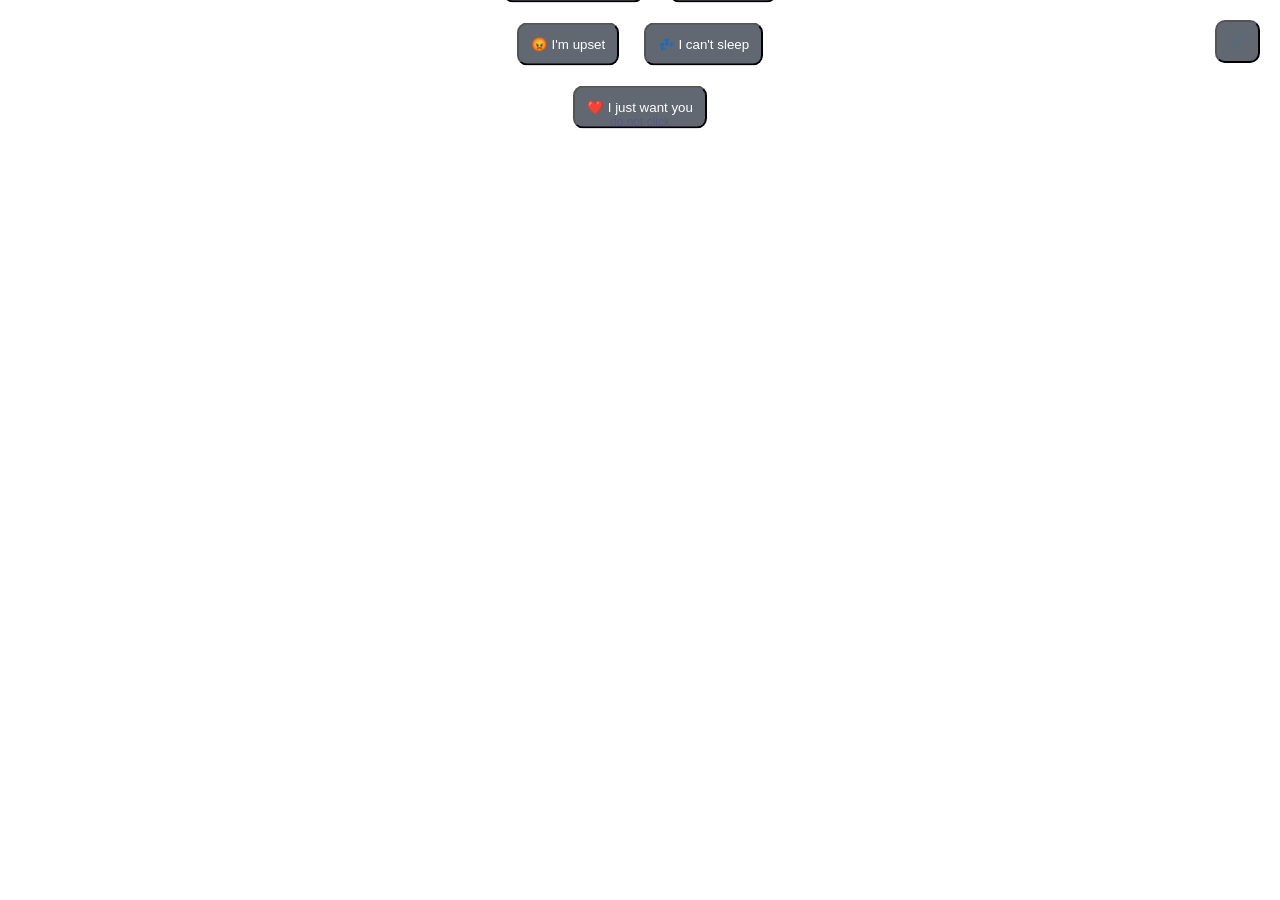
==== menu.html @ 26930ce0 "Add files via upload" ====
<!DOCTYPE html>
<html>
<head>
<title>Choose</title>
<link rel="stylesheet" href="style.css">
<script src="script.js"></script>
</head>
<body>

<audio id="bgm" loop>
<source src="audio.mp3" type="audio/mpeg">
</audio>
<button class="music-btn" onclick="toggleMusic()">🎵</button>

<div class="container">
<h2>What are you feeling right now?</h2>

<button onclick="location.href='overthinking.html'">💭 I'm overthinking</button>
<button onclick="location.href='missyou.html'">😔 I miss you</button><br>

<button onclick="location.href='upset.html'">😡 I'm upset</button>
<button onclick="location.href='sleep.html'">💤 I can't sleep</button><br>

<button onclick="location.href='wantyou.html'">❤️ I just want you</button>

<div class="footer">
<a href="secret.html" style="opacity:0.2;">do not click</a>
</div>
</div>
</body>
</html>
---- style.css ----
body {
margin:0;
font-family:'Segoe UI',sans-serif;
color:#f1f5f9;
overflow:hidden;
}
body::before {
content:"";
position:fixed;
width:200%;
height:200%;
background:radial-gradient(white 1px,transparent 1px);
background-size:50px 50px;
animation:stars 60s linear infinite;
opacity:0.15;
}
@keyframes stars {
from{transform:translateY(0);}
to{transform:translateY(-100px);}
}
.container {
position:relative;
z-index:2;
max-width:500px;
margin:auto;
top:50%;
transform:translateY(-50%);
text-align:center;
}
button {
background:rgba(31,41,55,0.7);
color:white;
padding:12px;
margin:10px;
border-radius:10px;
cursor:pointer;
}
.hidden{display:none;}
.footer{
position:fixed;
bottom:10px;
width:100%;
font-size:12px;
opacity:0.6;
}
.music-btn{
position:fixed;
top:10px;
right:10px;
}
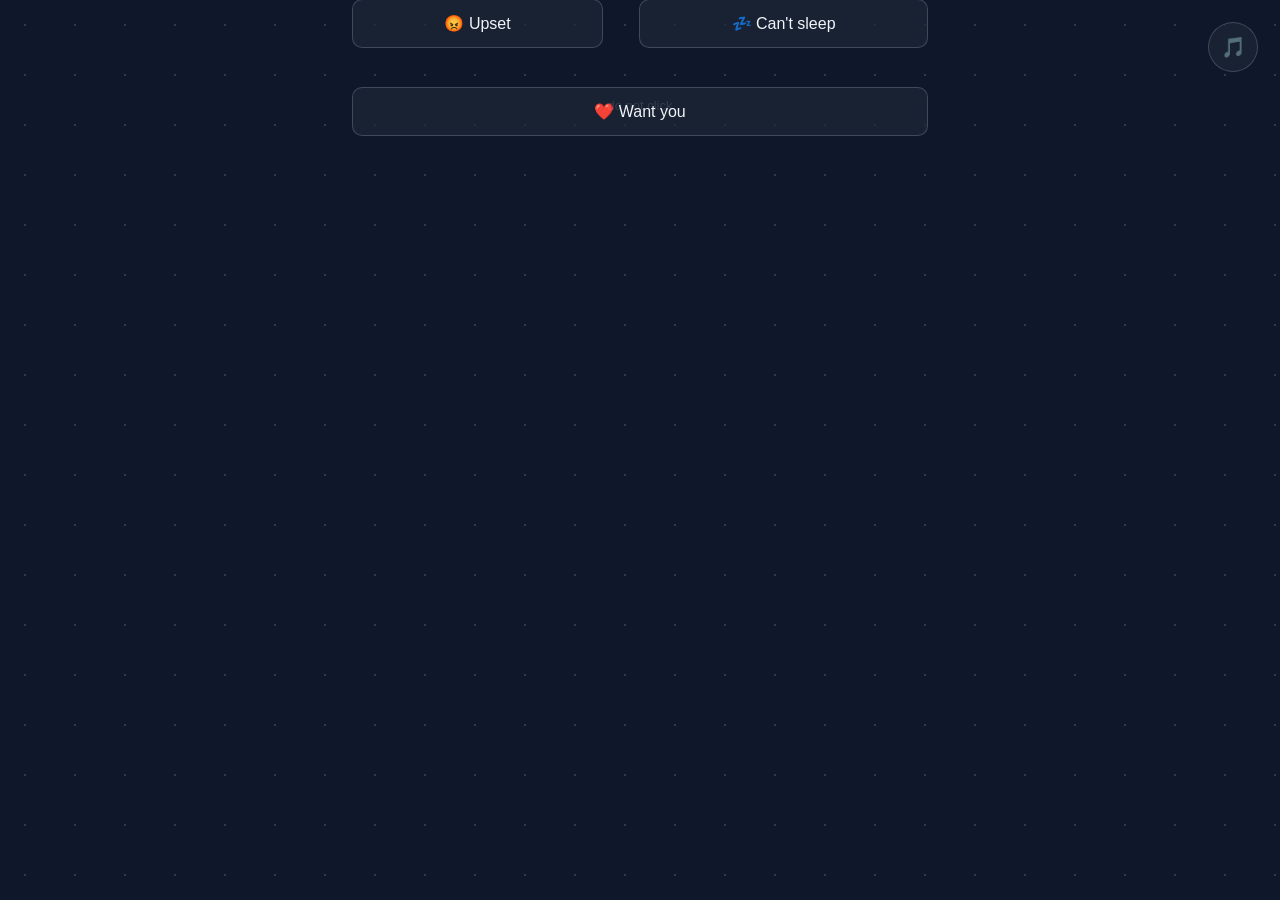
==== commit 94685d0d: "Implement Responsive Web Design (RWD) for Android devices" ====
--- a/menu.html
+++ b/menu.html
@@ -1,31 +1,39 @@
 <!DOCTYPE html>
-<html>
+<html lang="en">
 <head>
-<title>Choose</title>
-<link rel="stylesheet" href="style.css">
-<script src="script.js"></script>
+  <meta charset="UTF-8">
+  <meta name="viewport" content="width=device-width, initial-scale=1.0">
+  <meta name="description" content="Choose your mood">
+  <title>Choose</title>
+  <link rel="stylesheet" href="style.css">
+  <script src="script.js"></script>
 </head>
 <body>
+  <audio id="bgm" loop>
+    <source src="audio.mp3" type="audio/mpeg">
+  </audio>
+  <button class="music-btn" onclick="toggleMusic()" aria-label="Toggle background music">🎵</button>
 
-<audio id="bgm" loop>
-<source src="audio.mp3" type="audio/mpeg">
-</audio>
-<button class="music-btn" onclick="toggleMusic()">🎵</button>
+  <div class="container">
+    <h2>What are you feeling right now?</h2>
 
-<div class="container">
-<h2>What are you feeling right now?</h2>
+    <div class="button-row">
+      <button onclick="location.href='overthinking.html'">💭 Overthinking</button>
+      <button onclick="location.href='missyou.html'">😔 Miss you</button>
+    </div>
 
-<button onclick="location.href='overthinking.html'">💭 I'm overthinking</button>
-<button onclick="location.href='missyou.html'">😔 I miss you</button><br>
+    <div class="button-row">
+      <button onclick="location.href='upset.html'">😡 Upset</button>
+      <button onclick="location.href='sleep.html'">💤 Can't sleep</button>
+    </div>
 
-<button onclick="location.href='upset.html'">😡 I'm upset</button>
-<button onclick="location.href='sleep.html'">💤 I can't sleep</button><br>
+    <div class="button-row">
+      <button onclick="location.href='wantyou.html'">❤️ Want you</button>
+    </div>
 
-<button onclick="location.href='wantyou.html'">❤️ I just want you</button>
-
-<div class="footer">
-<a href="secret.html" style="opacity:0.2;">do not click</a>
-</div>
-</div>
+    <div class="footer">
+      <a href="secret.html" style="opacity:0.2;">do not click</a>
+    </div>
+  </div>
 </body>
-</html>+</html>
--- a/style.css
+++ b/style.css
@@ -1,50 +1,253 @@
+/* Base Styles */
 body {
-margin:0;
-font-family:'Segoe UI',sans-serif;
-color:#f1f5f9;
-overflow:hidden;
-}
+  margin: 0;
+  font-family: 'Segoe UI', sans-serif;
+  color: #f1f5f9;
+  overflow-x: hidden;
+  background: #0f172a;
+  min-height: 100vh;
+}
+
+/* Animated Background */
 body::before {
-content:"";
-position:fixed;
-width:200%;
-height:200%;
-background:radial-gradient(white 1px,transparent 1px);
-background-size:50px 50px;
-animation:stars 60s linear infinite;
-opacity:0.15;
-}
+  content: "";
+  position: fixed;
+  width: 200%;
+  height: 200%;
+  background: radial-gradient(white 1px, transparent 1px);
+  background-size: 50px 50px;
+  animation: stars 60s linear infinite;
+  opacity: 0.15;
+  z-index: 1;
+}
+
 @keyframes stars {
-from{transform:translateY(0);}
-to{transform:translateY(-100px);}
-}
+  from { transform: translateY(0); }
+  to { transform: translateY(-100px); }
+}
+
+/* Main Container */
 .container {
-position:relative;
-z-index:2;
-max-width:500px;
-margin:auto;
-top:50%;
-transform:translateY(-50%);
-text-align:center;
-}
+  position: relative;
+  z-index: 2;
+  width: 90%;
+  max-width: 500px;
+  margin: 0 auto;
+  padding: 20px;
+  top: 50%;
+  transform: translateY(-50%);
+  text-align: center;
+  min-height: auto;
+}
+
+.container p {
+  font-size: clamp(14px, 4vw, 18px);
+  line-height: 1.6;
+  margin: 20px 0;
+  letter-spacing: 0.5px;
+}
+
+/* Headings */
+h2 {
+  font-size: clamp(20px, 5vw, 28px);
+  margin: 0 0 30px 0;
+  font-weight: 300;
+  letter-spacing: 1px;
+}
+
+/* Button Styling */
 button {
-background:rgba(31,41,55,0.7);
-color:white;
-padding:12px;
-margin:10px;
-border-radius:10px;
-cursor:pointer;
-}
-.hidden{display:none;}
-.footer{
-position:fixed;
-bottom:10px;
-width:100%;
-font-size:12px;
-opacity:0.6;
-}
-.music-btn{
-position:fixed;
-top:10px;
-right:10px;
-}+  background: rgba(31, 41, 55, 0.7);
+  color: #f1f5f9;
+  border: 1px solid rgba(148, 163, 184, 0.3);
+  padding: clamp(10px, 3vw, 14px) clamp(16px, 4vw, 20px);
+  margin: clamp(8px, 2vw, 12px);
+  border-radius: 10px;
+  cursor: pointer;
+  font-size: clamp(14px, 3.5vw, 16px);
+  font-family: 'Segoe UI', sans-serif;
+  transition: all 0.3s ease;
+  min-height: 44px;
+  min-width: 44px;
+  display: inline-block;
+  white-space: nowrap;
+}
+
+button:hover {
+  background: rgba(51, 65, 85, 0.9);
+  border-color: rgba(148, 163, 184, 0.6);
+  transform: translateY(-2px);
+}
+
+button:active {
+  transform: translateY(0);
+}
+
+/* Button Row for Menu Layout */
+.button-row {
+  display: flex;
+  flex-wrap: wrap;
+  justify-content: center;
+  gap: clamp(8px, 2vw, 12px);
+  margin: 15px 0;
+}
+
+.button-row button {
+  flex: 1 1 auto;
+  min-width: 140px;
+}
+
+/* Hidden Content */
+.hidden {
+  display: none;
+}
+
+/* Footer */
+.footer {
+  position: fixed;
+  bottom: 60px;
+  left: 0;
+  right: 0;
+  width: 100%;
+  font-size: clamp(11px, 2.5vw, 13px);
+  opacity: 0.6;
+  text-align: center;
+  z-index: 2;
+  padding: 10px;
+  box-sizing: border-box;
+}
+
+/* Music Button */
+.music-btn {
+  position: fixed;
+  top: 10px;
+  right: 10px;
+  padding: clamp(8px, 3vw, 12px);
+  width: clamp(44px, 8vw, 50px);
+  height: clamp(44px, 8vw, 50px);
+  border-radius: 50%;
+  font-size: clamp(16px, 4vw, 20px);
+  z-index: 10;
+}
+
+/* Audio Player */
+audio {
+  width: 100%;
+  max-width: 300px;
+  margin: 20px auto;
+  display: block;
+  height: clamp(32px, 6vw, 40px);
+}
+
+/* Links */
+a {
+  color: #f1f5f9;
+  text-decoration: none;
+  transition: opacity 0.3s ease;
+}
+
+a:hover {
+  opacity: 0.8;
+}
+
+/* Mobile First - Extra Small Devices (320px - 480px) */
+@media (max-width: 480px) {
+  body {
+    overflow-y: auto;
+  }
+
+  .container {
+    width: 95%;
+    padding: 15px;
+    top: auto;
+    transform: none;
+    display: flex;
+    flex-direction: column;
+    justify-content: center;
+    min-height: 100vh;
+  }
+
+  .container p {
+    margin: 15px 0;
+  }
+
+  button {
+    width: auto;
+    margin: 6px;
+  }
+
+  .button-row button {
+    min-width: 120px;
+  }
+
+  .footer {
+    bottom: 0;
+    background: rgba(15, 23, 42, 0.9);
+    padding: 15px 10px;
+  }
+}
+
+/* Small Devices (481px - 767px) */
+@media (min-width: 481px) and (max-width: 767px) {
+  .container {
+    width: 90%;
+  }
+
+  .button-row {
+    gap: 10px;
+  }
+
+  .button-row button {
+    min-width: 150px;
+  }
+}
+
+/* Tablets & Larger (768px+) */
+@media (min-width: 768px) {
+  .container {
+    width: 85%;
+    max-width: 600px;
+  }
+
+  button:hover {
+    box-shadow: 0 4px 12px rgba(59, 130, 246, 0.3);
+  }
+}
+
+/* Landscape Orientation Adjustments */
+@media (orientation: landscape) and (max-height: 500px) {
+  .container {
+    margin-top: 10px;
+    top: auto;
+    transform: none;
+    padding: 15px;
+  }
+
+  .container p {
+    margin: 10px 0;
+  }
+
+  .footer {
+    display: none;
+  }
+
+  .music-btn {
+    top: 5px;
+    right: 5px;
+  }
+}
+
+/* Touch Device Enhancements */
+@media (hover: none) and (pointer: coarse) {
+  button {
+    padding: clamp(12px, 3vw, 16px) clamp(18px, 4vw, 24px);
+    margin: clamp(10px, 2.5vw, 14px);
+  }
+}
+
+/* High DPI Screens */
+@media (-webkit-min-device-pixel-ratio: 2), (min-resolution: 192dpi) {
+  body::before {
+    background-size: 100px 100px;
+  }
+}
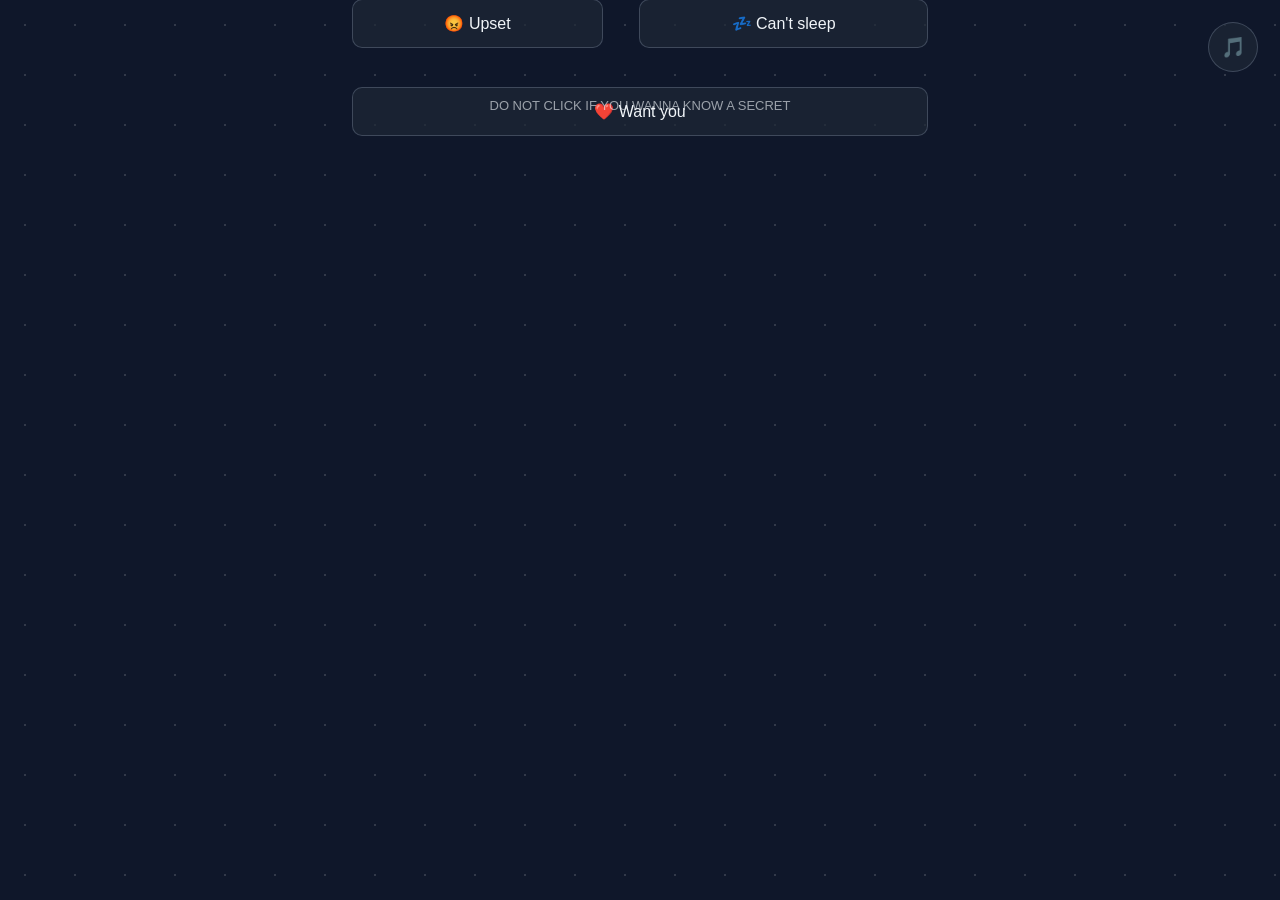
==== commit 4fb20e7b: "Update menu.html" ====
--- a/menu.html
+++ b/menu.html
@@ -32,7 +32,7 @@
     </div>
 
     <div class="footer">
-      <a href="secret.html" style="opacity:0.2;">do not click</a>
+      <a href="secret.html" style="opacity:10;">DO NOT CLICK IF YOU WANNA KNOW A SECRET</a>
     </div>
   </div>
 </body>
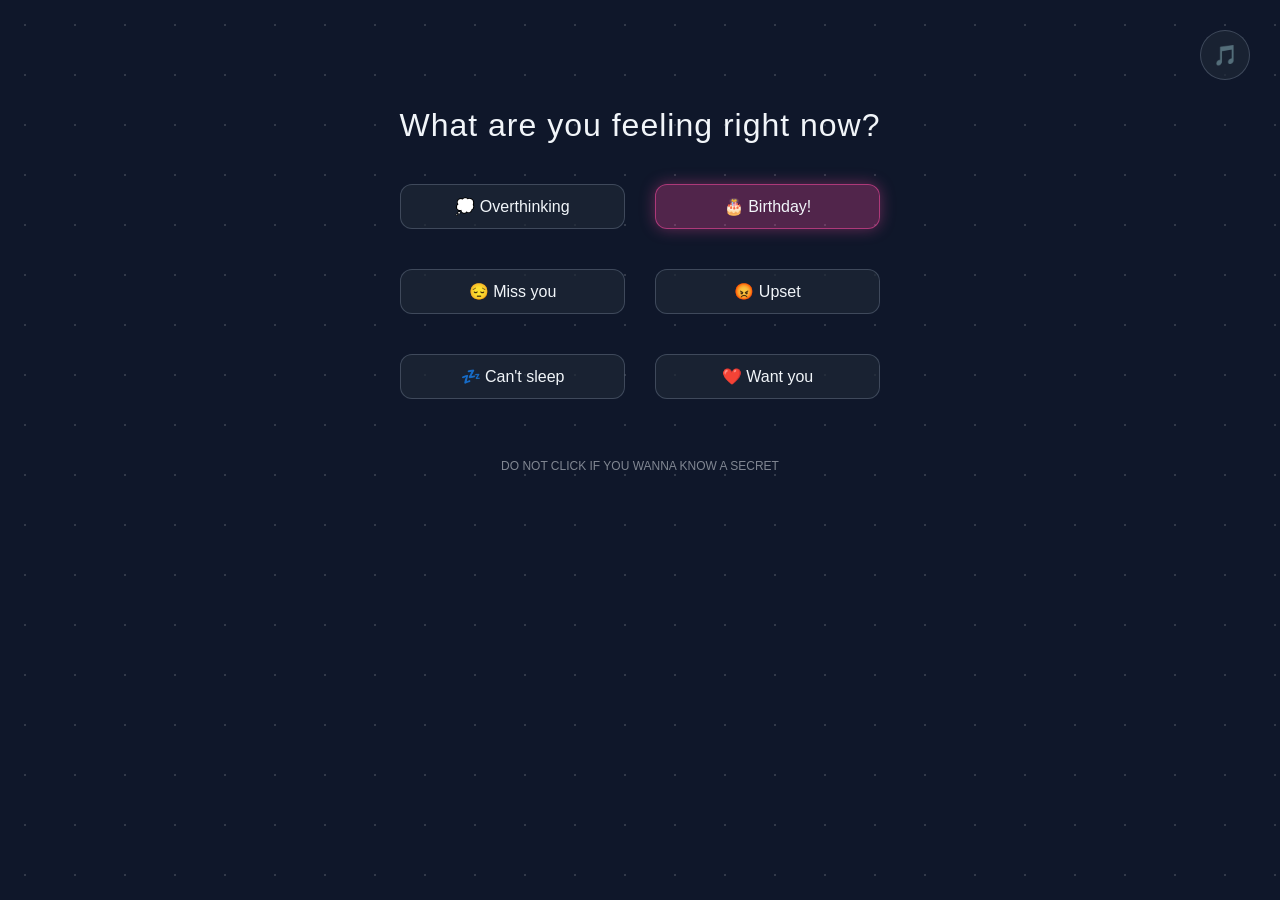
==== commit ed50cf9e: "Update menu.html" ====
--- a/menu.html
+++ b/menu.html
@@ -3,37 +3,35 @@
 <head>
   <meta charset="UTF-8">
   <meta name="viewport" content="width=device-width, initial-scale=1.0">
-  <meta name="description" content="Choose your mood">
-  <title>Choose</title>
+  <title>Choose Your Mood</title>
   <link rel="stylesheet" href="style.css">
   <script src="script.js"></script>
 </head>
 <body>
-  <audio id="bgm" loop>
-    <source src="audio.mp3" type="audio/mpeg">
-  </audio>
-  <button class="music-btn" onclick="toggleMusic()" aria-label="Toggle background music">🎵</button>
+  <audio id="bgm" loop><source src="audio.mp3" type="audio/mpeg"></audio>
+  <button class="music-btn" onclick="toggleMusic()">🎵</button>
 
   <div class="container">
     <h2>What are you feeling right now?</h2>
 
     <div class="button-row">
       <button onclick="location.href='overthinking.html'">💭 Overthinking</button>
-      <button onclick="location.href='missyou.html'">😔 Miss you</button>
+      <button class="bday-btn" onclick="location.href='birthday.html'">🎂 Birthday!</button>
     </div>
 
     <div class="button-row">
+      <button onclick="location.href='missyou.html'">😔 Miss you</button>
       <button onclick="location.href='upset.html'">😡 Upset</button>
-      <button onclick="location.href='sleep.html'">💤 Can't sleep</button>
     </div>
 
     <div class="button-row">
+      <button onclick="location.href='sleep.html'">💤 Can't sleep</button>
       <button onclick="location.href='wantyou.html'">❤️ Want you</button>
     </div>
 
     <div class="footer">
-      <a href="secret.html" style="opacity:10;">DO NOT CLICK IF YOU WANNA KNOW A SECRET</a>
+      <a href="secret.html">DO NOT CLICK IF YOU WANNA KNOW A SECRET</a>
     </div>
   </div>
 </body>
-</html>
+</html>
--- a/style.css
+++ b/style.css
@@ -1,14 +1,14 @@
 /* Base Styles */
 body {
   margin: 0;
-  font-family: 'Segoe UI', sans-serif;
+  font-family: 'Segoe UI', Tahoma, Geneva, Verdana, sans-serif;
   color: #f1f5f9;
   overflow-x: hidden;
   background: #0f172a;
   min-height: 100vh;
 }
 
-/* Animated Background */
+/* Animated Starry Background */
 body::before {
   content: "";
   position: fixed;
@@ -33,11 +33,8 @@
   width: 90%;
   max-width: 500px;
   margin: 0 auto;
-  padding: 20px;
-  top: 50%;
-  transform: translateY(-50%);
+  padding: 80px 20px 40px 20px; /* Space for music button */
   text-align: center;
-  min-height: auto;
 }
 
 .container p {
@@ -47,10 +44,9 @@
   letter-spacing: 0.5px;
 }
 
-/* Headings */
 h2 {
-  font-size: clamp(20px, 5vw, 28px);
-  margin: 0 0 30px 0;
+  font-size: clamp(22px, 6vw, 32px);
+  margin-bottom: 30px;
   font-weight: 300;
   letter-spacing: 1px;
 }
@@ -60,194 +56,94 @@
   background: rgba(31, 41, 55, 0.7);
   color: #f1f5f9;
   border: 1px solid rgba(148, 163, 184, 0.3);
-  padding: clamp(10px, 3vw, 14px) clamp(16px, 4vw, 20px);
-  margin: clamp(8px, 2vw, 12px);
-  border-radius: 10px;
+  padding: 12px 20px;
+  margin: 10px;
+  border-radius: 12px;
   cursor: pointer;
-  font-size: clamp(14px, 3.5vw, 16px);
-  font-family: 'Segoe UI', sans-serif;
+  font-size: 16px;
   transition: all 0.3s ease;
-  min-height: 44px;
-  min-width: 44px;
   display: inline-block;
-  white-space: nowrap;
 }
 
 button:hover {
   background: rgba(51, 65, 85, 0.9);
-  border-color: rgba(148, 163, 184, 0.6);
   transform: translateY(-2px);
 }
 
-button:active {
-  transform: translateY(0);
+/* Birthday Button Special Style */
+.bday-btn {
+  background: rgba(236, 72, 153, 0.3) !important;
+  border: 1px solid rgba(236, 72, 153, 0.6) !important;
+  box-shadow: 0 0 15px rgba(236, 72, 153, 0.4);
+  animation: pulse 2s infinite;
 }
 
-/* Button Row for Menu Layout */
+@keyframes pulse {
+  0% { transform: scale(1); }
+  50% { transform: scale(1.05); }
+  100% { transform: scale(1); }
+}
+
+/* Layout Helpers */
 .button-row {
   display: flex;
   flex-wrap: wrap;
   justify-content: center;
-  gap: clamp(8px, 2vw, 12px);
-  margin: 15px 0;
+  gap: 10px;
+  margin: 20px 0;
 }
 
 .button-row button {
-  flex: 1 1 auto;
-  min-width: 140px;
+  flex: 1 1 140px;
 }
 
-/* Hidden Content */
-.hidden {
-  display: none;
+.hidden { display: none; }
+
+/* Video & Audio Containers */
+.video-container {
+  width: 100%;
+  border-radius: 15px;
+  overflow: hidden;
+  margin: 25px 0;
+  background: #000;
+  box-shadow: 0 10px 30px rgba(0,0,0,0.5);
 }
 
-/* Footer */
-.footer {
-  position: fixed;
-  bottom: 60px;
-  left: 0;
-  right: 0;
+video { width: 100%; display: block; }
+
+audio {
   width: 100%;
-  font-size: clamp(11px, 2.5vw, 13px);
-  opacity: 0.6;
-  text-align: center;
-  z-index: 2;
-  padding: 10px;
-  box-sizing: border-box;
+  margin: 20px 0;
+  filter: invert(100%) hue-rotate(180deg); /* Makes player match dark theme */
 }
 
-/* Music Button */
+/* Music Control Button */
 .music-btn {
   position: fixed;
-  top: 10px;
-  right: 10px;
-  padding: clamp(8px, 3vw, 12px);
-  width: clamp(44px, 8vw, 50px);
-  height: clamp(44px, 8vw, 50px);
+  top: 20px;
+  right: 20px;
+  width: 50px;
+  height: 50px;
   border-radius: 50%;
-  font-size: clamp(16px, 4vw, 20px);
-  z-index: 10;
+  z-index: 100;
+  display: flex;
+  align-items: center;
+  justify-content: center;
+  font-size: 20px;
 }
 
-/* Audio Player */
-audio {
-  width: 100%;
-  max-width: 300px;
-  margin: 20px auto;
-  display: block;
-  height: clamp(32px, 6vw, 40px);
+/* Footers & Messages */
+.footer {
+  margin-top: 50px;
+  font-size: 12px;
+  opacity: 0.5;
 }
 
-/* Links */
-a {
-  color: #f1f5f9;
-  text-decoration: none;
-  transition: opacity 0.3s ease;
+.special-message {
+  margin-top: 40px;
+  padding: 20px;
+  border-top: 1px dashed rgba(255,255,255,0.2);
+  color: #fda4af;
 }
 
-a:hover {
-  opacity: 0.8;
-}
-
-/* Mobile First - Extra Small Devices (320px - 480px) */
-@media (max-width: 480px) {
-  body {
-    overflow-y: auto;
-  }
-
-  .container {
-    width: 95%;
-    padding: 15px;
-    top: auto;
-    transform: none;
-    display: flex;
-    flex-direction: column;
-    justify-content: center;
-    min-height: 100vh;
-  }
-
-  .container p {
-    margin: 15px 0;
-  }
-
-  button {
-    width: auto;
-    margin: 6px;
-  }
-
-  .button-row button {
-    min-width: 120px;
-  }
-
-  .footer {
-    bottom: 0;
-    background: rgba(15, 23, 42, 0.9);
-    padding: 15px 10px;
-  }
-}
-
-/* Small Devices (481px - 767px) */
-@media (min-width: 481px) and (max-width: 767px) {
-  .container {
-    width: 90%;
-  }
-
-  .button-row {
-    gap: 10px;
-  }
-
-  .button-row button {
-    min-width: 150px;
-  }
-}
-
-/* Tablets & Larger (768px+) */
-@media (min-width: 768px) {
-  .container {
-    width: 85%;
-    max-width: 600px;
-  }
-
-  button:hover {
-    box-shadow: 0 4px 12px rgba(59, 130, 246, 0.3);
-  }
-}
-
-/* Landscape Orientation Adjustments */
-@media (orientation: landscape) and (max-height: 500px) {
-  .container {
-    margin-top: 10px;
-    top: auto;
-    transform: none;
-    padding: 15px;
-  }
-
-  .container p {
-    margin: 10px 0;
-  }
-
-  .footer {
-    display: none;
-  }
-
-  .music-btn {
-    top: 5px;
-    right: 5px;
-  }
-}
-
-/* Touch Device Enhancements */
-@media (hover: none) and (pointer: coarse) {
-  button {
-    padding: clamp(12px, 3vw, 16px) clamp(18px, 4vw, 24px);
-    margin: clamp(10px, 2.5vw, 14px);
-  }
-}
-
-/* High DPI Screens */
-@media (-webkit-min-device-pixel-ratio: 2), (min-resolution: 192dpi) {
-  body::before {
-    background-size: 100px 100px;
-  }
-}
+a { color: inherit; text-decoration: none; }
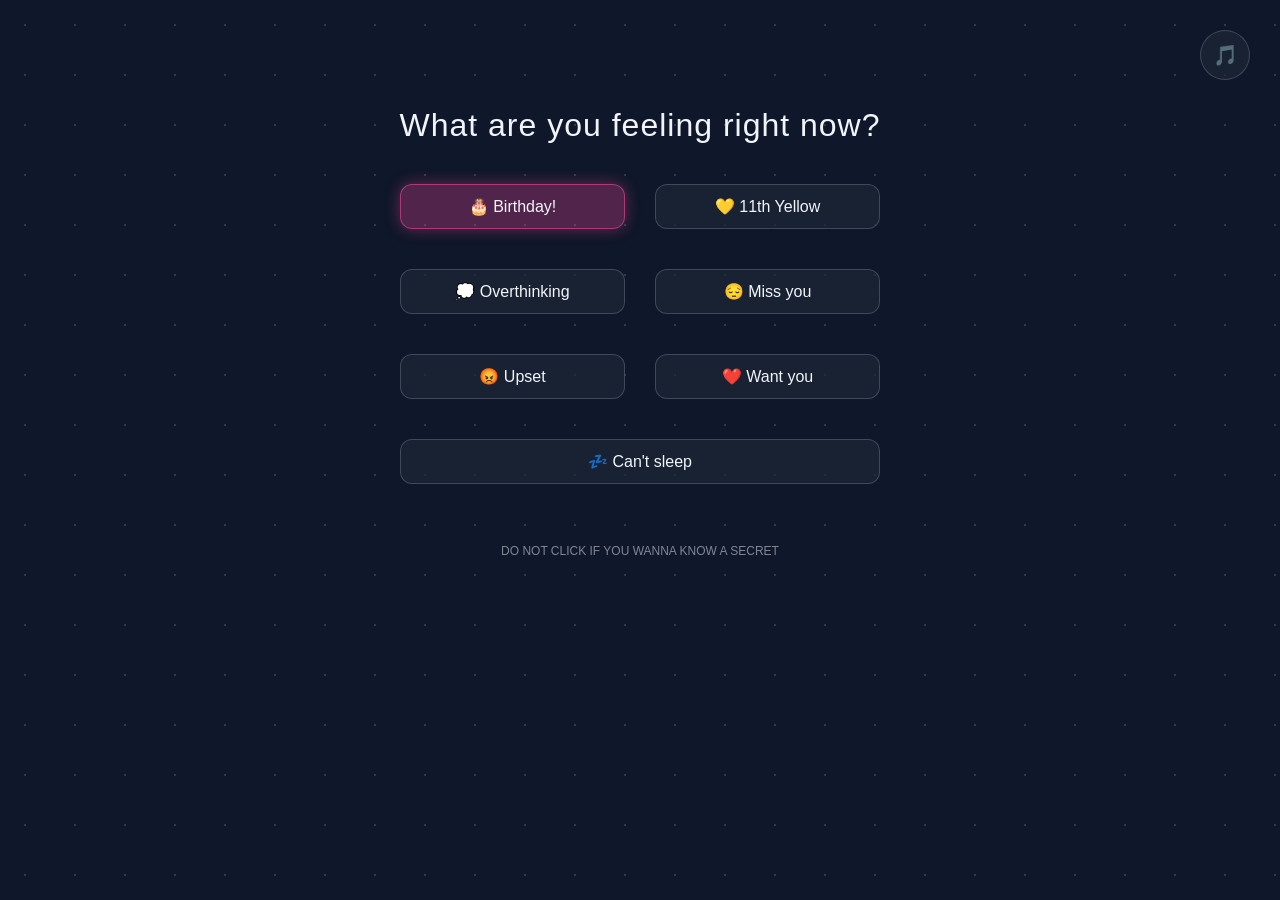
==== commit 237fe96a: "Update menu.html" ====
--- a/menu.html
+++ b/menu.html
@@ -15,18 +15,22 @@
     <h2>What are you feeling right now?</h2>
 
     <div class="button-row">
-      <button onclick="location.href='overthinking.html'">💭 Overthinking</button>
       <button class="bday-btn" onclick="location.href='birthday.html'">🎂 Birthday!</button>
+      <button class="yellow-btn" onclick="location.href='yellow.html'">💛 11th Yellow</button>
     </div>
 
     <div class="button-row">
+      <button onclick="location.href='overthinking.html'">💭 Overthinking</button>
       <button onclick="location.href='missyou.html'">😔 Miss you</button>
+    </div>
+
+    <div class="button-row">
       <button onclick="location.href='upset.html'">😡 Upset</button>
+      <button onclick="location.href='wantyou.html'">❤️ Want you</button>
     </div>
 
     <div class="button-row">
       <button onclick="location.href='sleep.html'">💤 Can't sleep</button>
-      <button onclick="location.href='wantyou.html'">❤️ Want you</button>
     </div>
 
     <div class="footer">
@@ -34,4 +38,4 @@
     </div>
   </div>
 </body>
-</html>+</html>
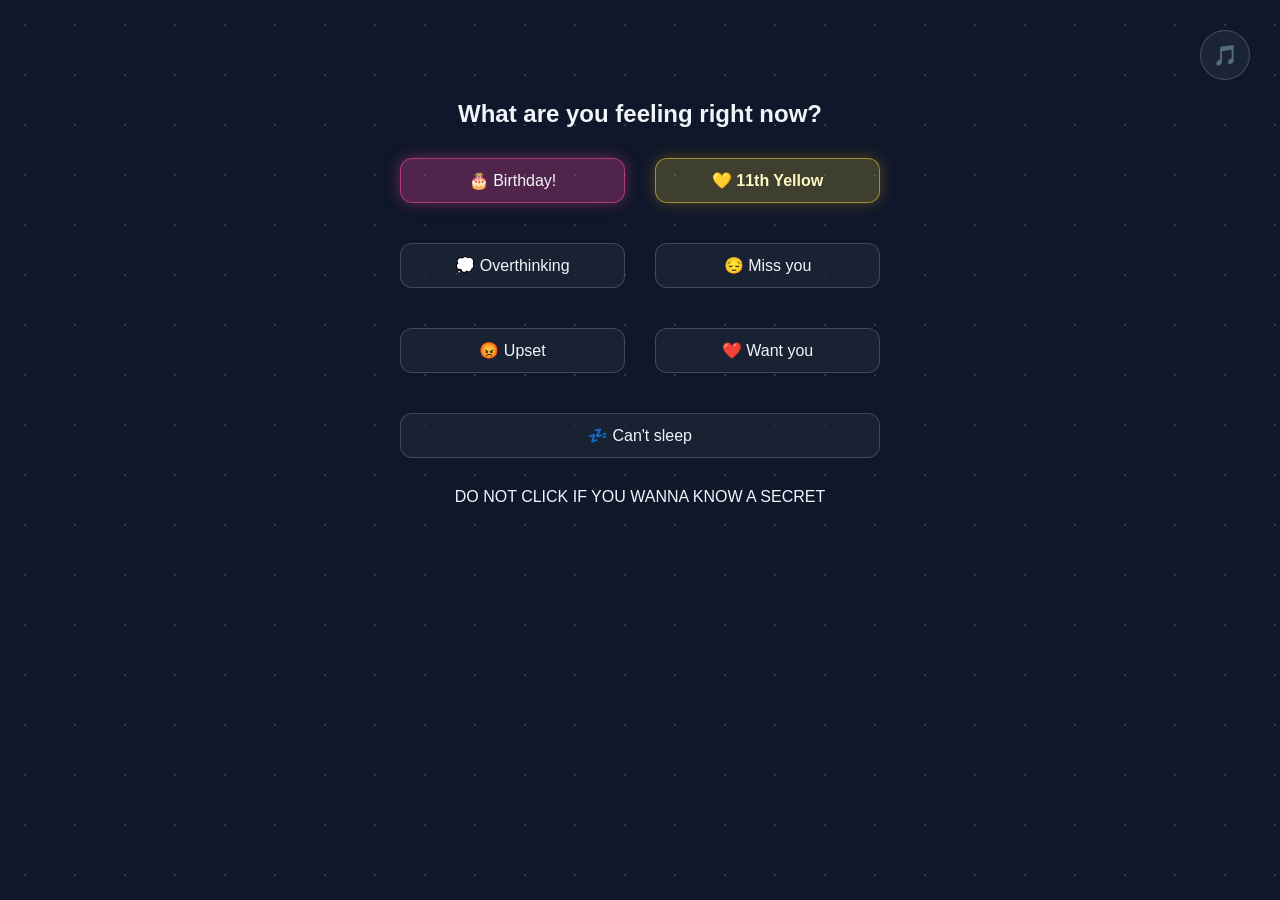
==== commit c0f22dfb: "Update menu.html" ====
--- a/menu.html
+++ b/menu.html
@@ -8,7 +8,10 @@
   <script src="script.js"></script>
 </head>
 <body>
-  <audio id="bgm" loop><source src="audio.mp3" type="audio/mpeg"></audio>
+  <audio id="bgm" loop playsinline>
+    <source src="audio.mp3" type="audio/mpeg">
+  </audio>
+
   <button class="music-btn" onclick="toggleMusic()">🎵</button>
 
   <div class="container">
@@ -16,7 +19,7 @@
 
     <div class="button-row">
       <button class="bday-btn" onclick="location.href='birthday.html'">🎂 Birthday!</button>
-      <button class="yellow-btn" onclick="location.href='yellow.html'">💛 11th Yellow</button>
+      <button class="yellow-btn" onclick="enterYellow()">💛 11th Yellow</button>
     </div>
 
     <div class="button-row">
@@ -37,5 +40,10 @@
       <a href="secret.html">DO NOT CLICK IF YOU WANNA KNOW A SECRET</a>
     </div>
   </div>
+
+  <script>
+    // Start menu music on load
+    window.addEventListener('load', startAutoplay);
+  </script>
 </body>
 </html>
--- a/style.css
+++ b/style.css
@@ -33,25 +33,11 @@
   width: 90%;
   max-width: 500px;
   margin: 0 auto;
-  padding: 80px 20px 40px 20px; /* Space for music button */
+  padding: 80px 20px 40px 20px; 
   text-align: center;
 }
 
-.container p {
-  font-size: clamp(14px, 4vw, 18px);
-  line-height: 1.6;
-  margin: 20px 0;
-  letter-spacing: 0.5px;
-}
-
-h2 {
-  font-size: clamp(22px, 6vw, 32px);
-  margin-bottom: 30px;
-  font-weight: 300;
-  letter-spacing: 1px;
-}
-
-/* Button Styling */
+/* --- BUTTON LOGIC --- */
 button {
   background: rgba(31, 41, 55, 0.7);
   color: #f1f5f9;
@@ -78,9 +64,19 @@
   animation: pulse 2s infinite;
 }
 
+/* 11th Yellow Button Special Style */
+.yellow-btn {
+  background: rgba(253, 224, 71, 0.2) !important; 
+  border: 1px solid rgba(253, 224, 71, 0.5) !important;
+  color: #fef9c3 !important; 
+  box-shadow: 0 0 15px rgba(234, 179, 8, 0.3);
+  font-weight: 600;
+  animation: pulse 2.5s infinite; /* Uses same pulse logic, slightly slower */
+}
+
 @keyframes pulse {
   0% { transform: scale(1); }
-  50% { transform: scale(1.05); }
+  50% { transform: scale(1.04); }
   100% { transform: scale(1); }
 }
 
@@ -97,27 +93,50 @@
   flex: 1 1 140px;
 }
 
-.hidden { display: none; }
-
-/* Video & Audio Containers */
-.video-container {
-  width: 100%;
-  border-radius: 15px;
-  overflow: hidden;
-  margin: 25px 0;
-  background: #000;
-  box-shadow: 0 10px 30px rgba(0,0,0,0.5);
+/* --- PAPER FRAME AESTHETIC (For yellow.html) --- */
+.paper-container {
+  position: relative;
+  z-index: 10;
+  display: flex;
+  justify-content: center;
+  align-items: center;
+  padding: 60px 20px;
+  min-height: 80vh;
 }
 
-video { width: 100%; display: block; }
-
-audio {
-  width: 100%;
-  margin: 20px 0;
-  filter: invert(100%) hue-rotate(180deg); /* Makes player match dark theme */
+.paper-frame {
+  background: #fffdf5; 
+  color: #334155;      
+  padding: 50px 35px;
+  max-width: 550px;
+  border-radius: 2px;
+  position: relative;
+  box-shadow: 
+    0 1px 1px rgba(0,0,0,0.1), 
+    0 10px 0 -5px #fffdf5, 
+    0 10px 1px -4px rgba(0,0,0,0.1), 
+    0 20px 0 -10px #fffdf5, 
+    0 20px 1px -9px rgba(0,0,0,0.1); 
+  
+  border-left: 5px solid #fde047; /* The "Yellow" anchor */
+  font-family: 'Georgia', serif;
+  line-height: 2;
+  white-space: pre-line;
+  text-align: left;
+  font-size: 1.05rem;
 }
 
-/* Music Control Button */
+/* Texture overlay for the paper */
+.paper-frame::before {
+  content: "";
+  position: absolute;
+  top: 0; left: 0; width: 100%; height: 100%;
+  background-image: url("https://www.transparenttextures.com/patterns/natural-paper.png");
+  opacity: 0.3;
+  pointer-events: none;
+}
+
+/* Universal Music Button */
 .music-btn {
   position: fixed;
   top: 20px;
@@ -126,24 +145,13 @@
   height: 50px;
   border-radius: 50%;
   z-index: 100;
+  background: rgba(31, 41, 55, 0.8);
+  border: 1px solid rgba(255, 255, 255, 0.2);
   display: flex;
   align-items: center;
   justify-content: center;
   font-size: 20px;
 }
 
-/* Footers & Messages */
-.footer {
-  margin-top: 50px;
-  font-size: 12px;
-  opacity: 0.5;
-}
-
-.special-message {
-  margin-top: 40px;
-  padding: 20px;
-  border-top: 1px dashed rgba(255,255,255,0.2);
-  color: #fda4af;
-}
-
-a { color: inherit; text-decoration: none; }+.hidden { display: none; }
+a { color: inherit; text-decoration: none; }
